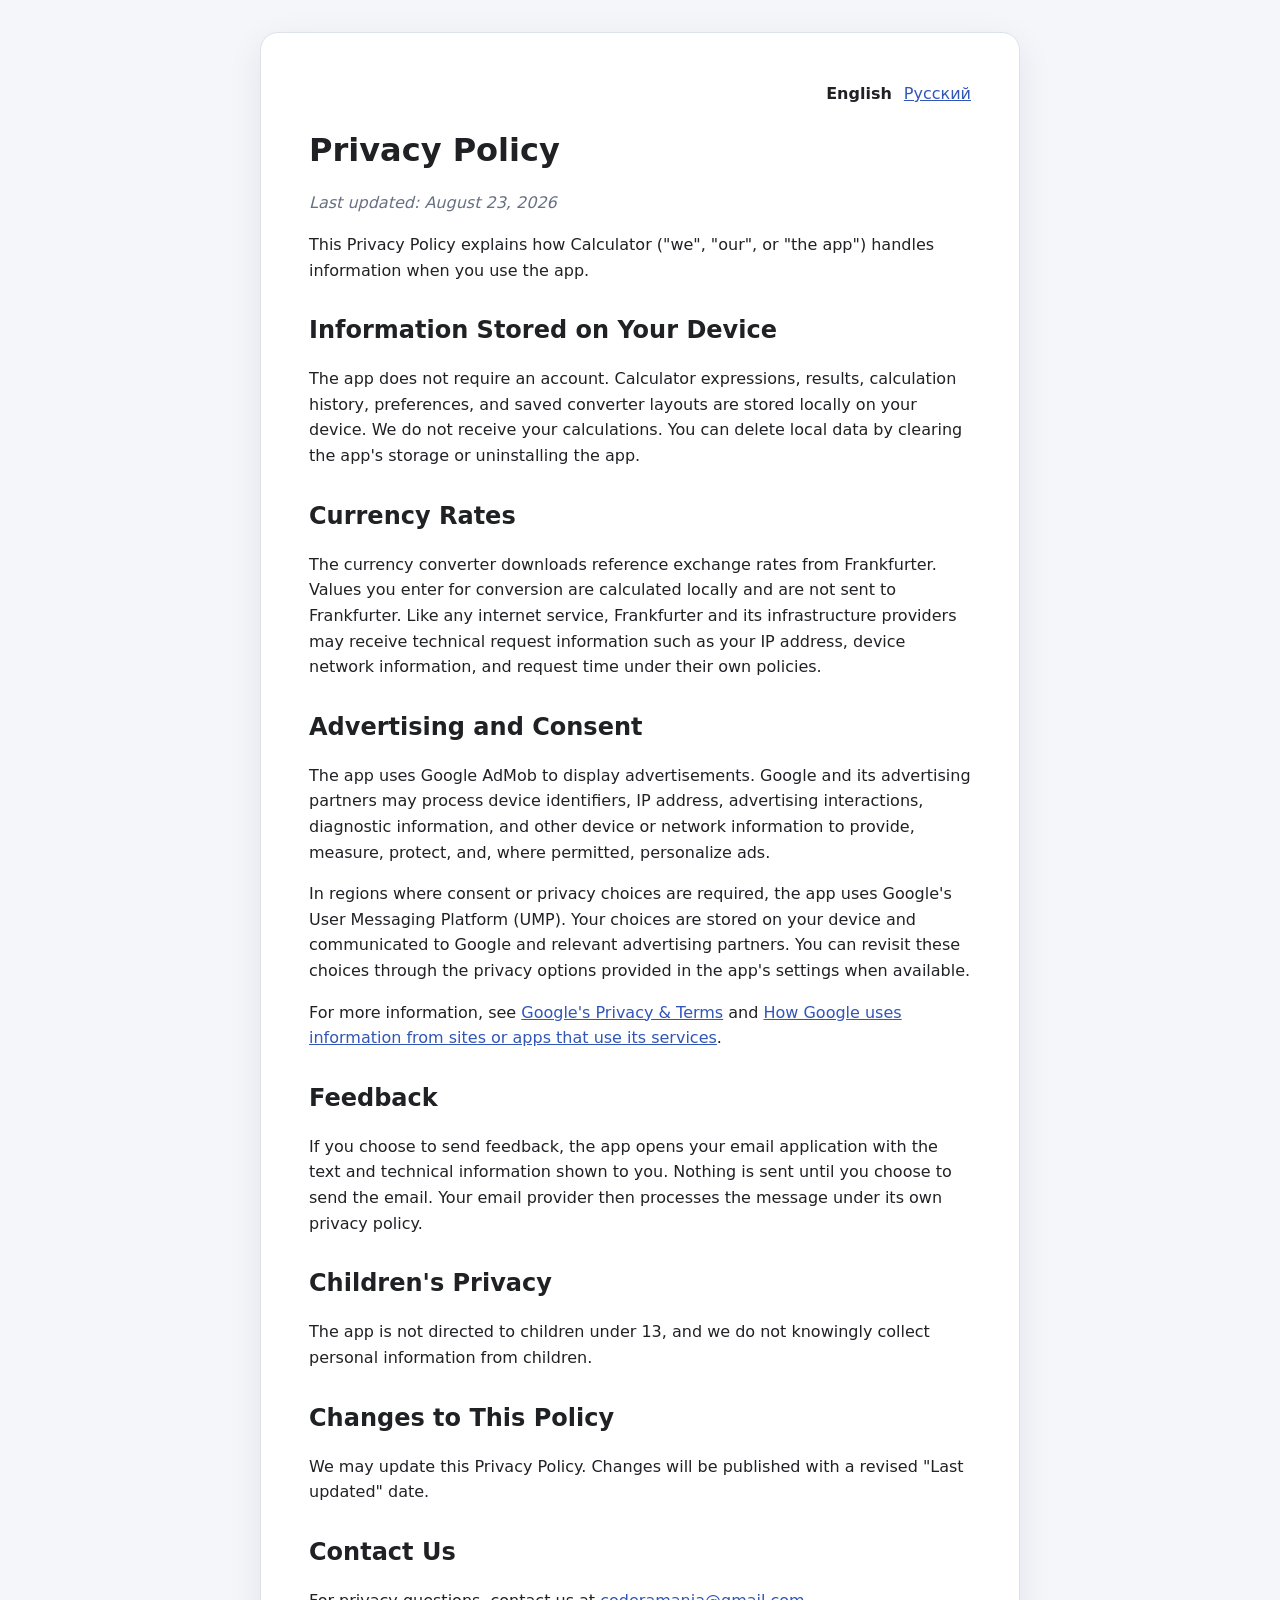
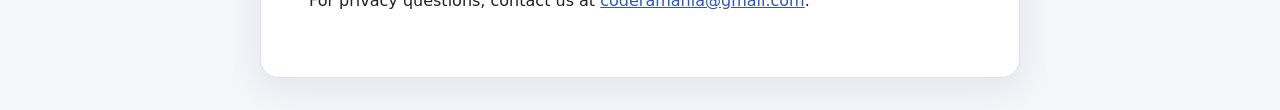
==== privacy/index.html @ b9a65efb "docs: publish calculator privacy policy" ====
<!doctype html>
<html lang="en">
  <head>
    <meta charset="utf-8">
    <meta name="viewport" content="width=device-width, initial-scale=1">
    <meta name="description" content="Privacy Policy for the Calculator mobile application">
    <title>Calculator — Privacy Policy</title>
    <link rel="stylesheet" href="../assets/privacy.css">
  </head>
  <body>
    <main>
      <nav aria-label="Language"><strong>English</strong><a href="ru/" lang="ru">Русский</a></nav>
      <h1>Privacy Policy</h1>
      <p class="updated"><em>Last updated: August 23, 2026</em></p>
      <p>This Privacy Policy explains how Calculator ("we", "our", or "the app") handles information when you use the app.</p>
      <h2>Information Stored on Your Device</h2>
      <p>The app does not require an account. Calculator expressions, results, calculation history, preferences, and saved converter layouts are stored locally on your device. We do not receive your calculations. You can delete local data by clearing the app's storage or uninstalling the app.</p>
      <h2>Currency Rates</h2>
      <p>The currency converter downloads reference exchange rates from Frankfurter. Values you enter for conversion are calculated locally and are not sent to Frankfurter. Like any internet service, Frankfurter and its infrastructure providers may receive technical request information such as your IP address, device network information, and request time under their own policies.</p>
      <h2>Advertising and Consent</h2>
      <p>The app uses Google AdMob to display advertisements. Google and its advertising partners may process device identifiers, IP address, advertising interactions, diagnostic information, and other device or network information to provide, measure, protect, and, where permitted, personalize ads.</p>
      <p>In regions where consent or privacy choices are required, the app uses Google's User Messaging Platform (UMP). Your choices are stored on your device and communicated to Google and relevant advertising partners. You can revisit these choices through the privacy options provided in the app's settings when available.</p>
      <p>For more information, see <a href="https://policies.google.com/privacy">Google's Privacy &amp; Terms</a> and <a href="https://policies.google.com/technologies/partner-sites">How Google uses information from sites or apps that use its services</a>.</p>
      <h2>Feedback</h2>
      <p>If you choose to send feedback, the app opens your email application with the text and technical information shown to you. Nothing is sent until you choose to send the email. Your email provider then processes the message under its own privacy policy.</p>
      <h2>Children's Privacy</h2>
      <p>The app is not directed to children under 13, and we do not knowingly collect personal information from children.</p>
      <h2>Changes to This Policy</h2>
      <p>We may update this Privacy Policy. Changes will be published with a revised "Last updated" date.</p>
      <h2>Contact Us</h2>
      <p>For privacy questions, contact us at <a href="mailto:coderamania@gmail.com">coderamania@gmail.com</a>.</p>
    </main>
  </body>
</html>
---- assets/privacy.css ----
:root {
  color-scheme: light dark;
  font-family: system-ui, -apple-system, BlinkMacSystemFont, "Segoe UI", sans-serif;
  line-height: 1.6;
}
body { margin: 0; background: #f5f6fa; color: #202124; }
main {
  box-sizing: border-box;
  width: min(760px, calc(100% - 32px));
  margin: 32px auto;
  padding: clamp(24px, 5vw, 48px);
  background: #fff;
  border: 1px solid #dde1ea;
  border-radius: 18px;
  box-shadow: 0 10px 35px rgb(20 28 50 / 8%);
}
nav { display: flex; justify-content: flex-end; gap: 12px; }
a { color: #3156b8; }
h1 { line-height: 1.2; margin-top: 24px; }
h2 { line-height: 1.3; margin-top: 32px; }
.updated { color: #687083; }
@media (prefers-color-scheme: dark) {
  body { background: #11131a; color: #eef0f5; }
  main { background: #1a1d26; border-color: #303543; }
  a { color: #9bb4ff; }
  .updated { color: #aeb5c5; }
}
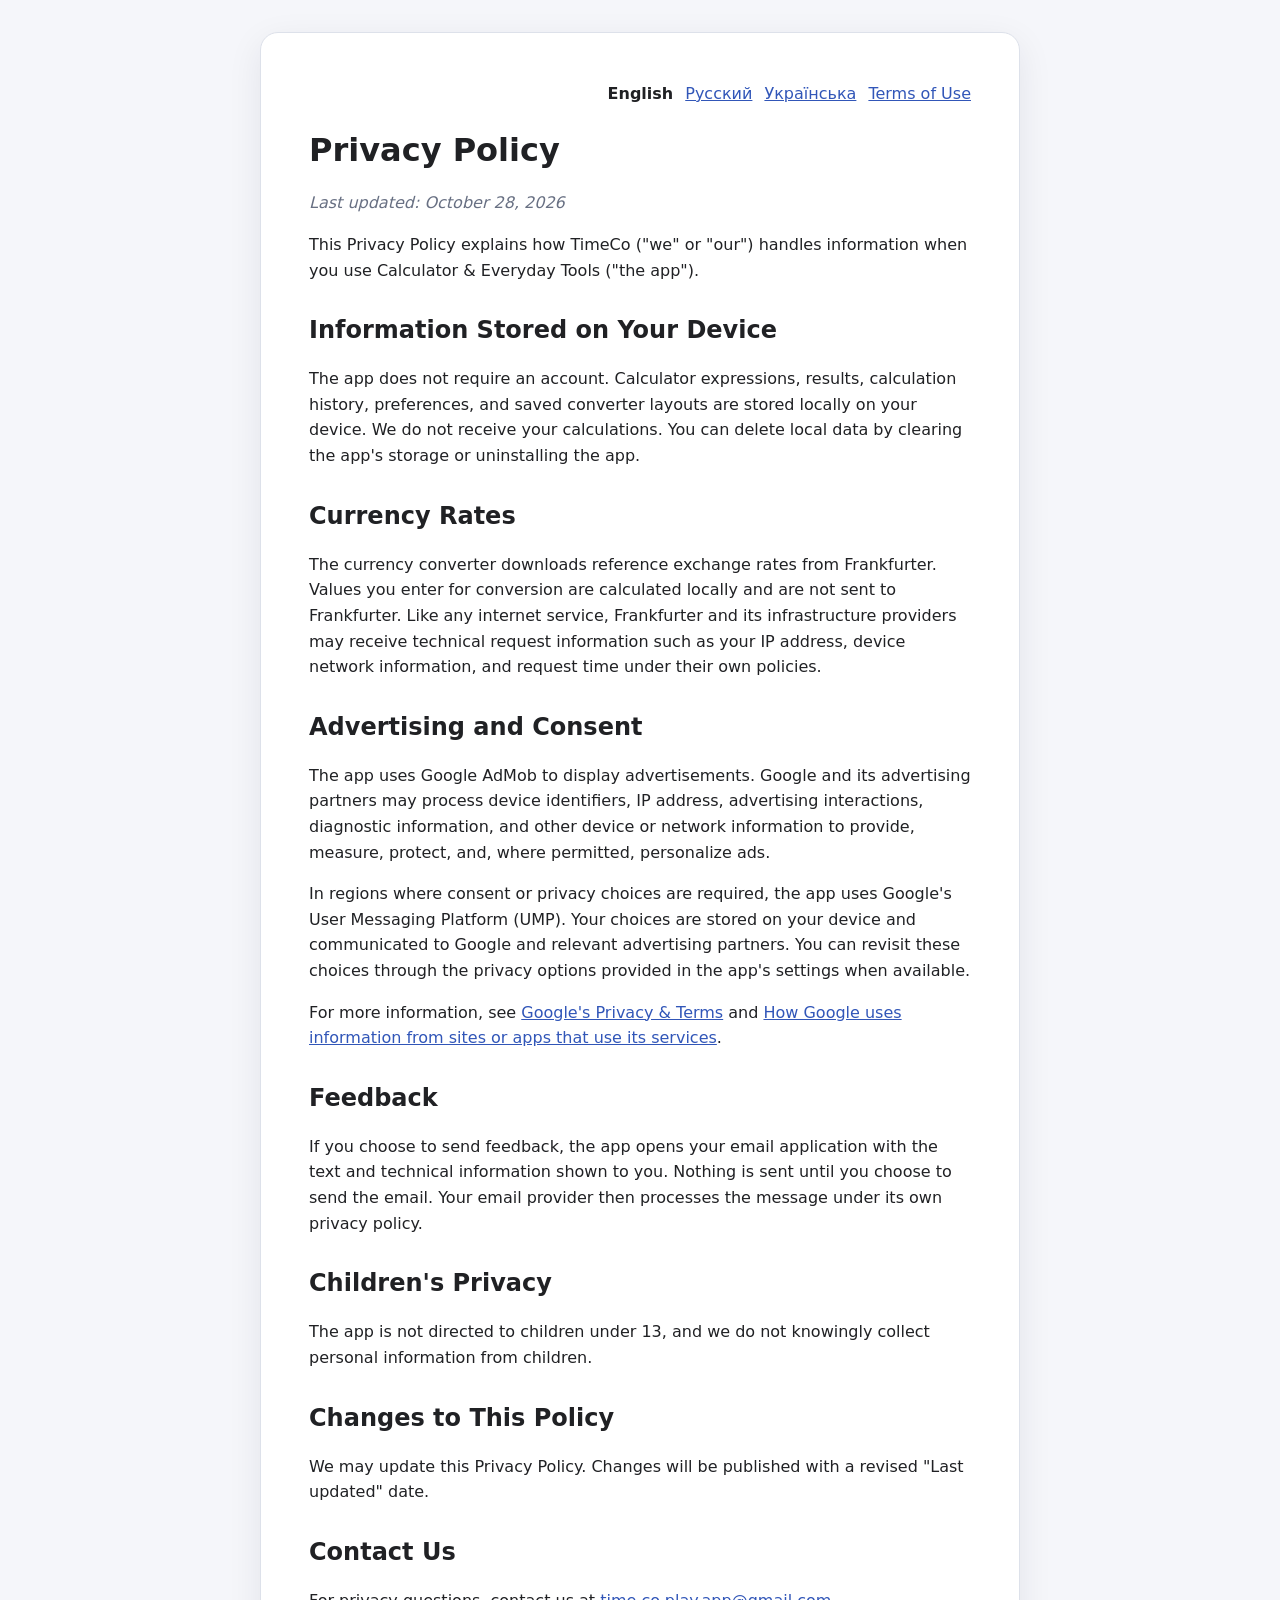
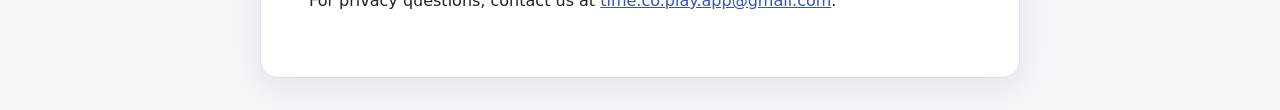
==== commit 89e788a8: "Update legal pages for app release" ====
--- a/privacy/index.html
+++ b/privacy/index.html
@@ -3,16 +3,16 @@
   <head>
     <meta charset="utf-8">
     <meta name="viewport" content="width=device-width, initial-scale=1">
-    <meta name="description" content="Privacy Policy for the Calculator mobile application">
-    <title>Calculator — Privacy Policy</title>
+    <meta name="description" content="Privacy Policy for Calculator &amp; Everyday Tools">
+    <title>Calculator &amp; Everyday Tools — Privacy Policy</title>
     <link rel="stylesheet" href="../assets/privacy.css">
   </head>
   <body>
     <main>
-      <nav aria-label="Language"><strong>English</strong><a href="ru/" lang="ru">Русский</a></nav>
+      <nav aria-label="Language"><strong>English</strong><a href="ru/" lang="ru">Русский</a><a href="uk/" lang="uk">Українська</a><a href="../terms/">Terms of Use</a></nav>
       <h1>Privacy Policy</h1>
-      <p class="updated"><em>Last updated: August 23, 2026</em></p>
-      <p>This Privacy Policy explains how Calculator ("we", "our", or "the app") handles information when you use the app.</p>
+      <p class="updated"><em>Last updated: October 28, 2026</em></p>
+      <p>This Privacy Policy explains how TimeCo ("we" or "our") handles information when you use Calculator &amp; Everyday Tools ("the app").</p>
       <h2>Information Stored on Your Device</h2>
       <p>The app does not require an account. Calculator expressions, results, calculation history, preferences, and saved converter layouts are stored locally on your device. We do not receive your calculations. You can delete local data by clearing the app's storage or uninstalling the app.</p>
       <h2>Currency Rates</h2>
@@ -28,7 +28,7 @@
       <h2>Changes to This Policy</h2>
       <p>We may update this Privacy Policy. Changes will be published with a revised "Last updated" date.</p>
       <h2>Contact Us</h2>
-      <p>For privacy questions, contact us at <a href="mailto:coderamania@gmail.com">coderamania@gmail.com</a>.</p>
+      <p>For privacy questions, contact us at <a href="mailto:time.co.play.app@gmail.com">time.co.play.app@gmail.com</a>.</p>
     </main>
   </body>
 </html>
--- a/assets/privacy.css
+++ b/assets/privacy.css
@@ -14,7 +14,7 @@
   border-radius: 18px;
   box-shadow: 0 10px 35px rgb(20 28 50 / 8%);
 }
-nav { display: flex; justify-content: flex-end; gap: 12px; }
+nav { display: flex; flex-wrap: wrap; justify-content: flex-end; gap: 12px; }
 a { color: #3156b8; }
 h1 { line-height: 1.2; margin-top: 24px; }
 h2 { line-height: 1.3; margin-top: 32px; }
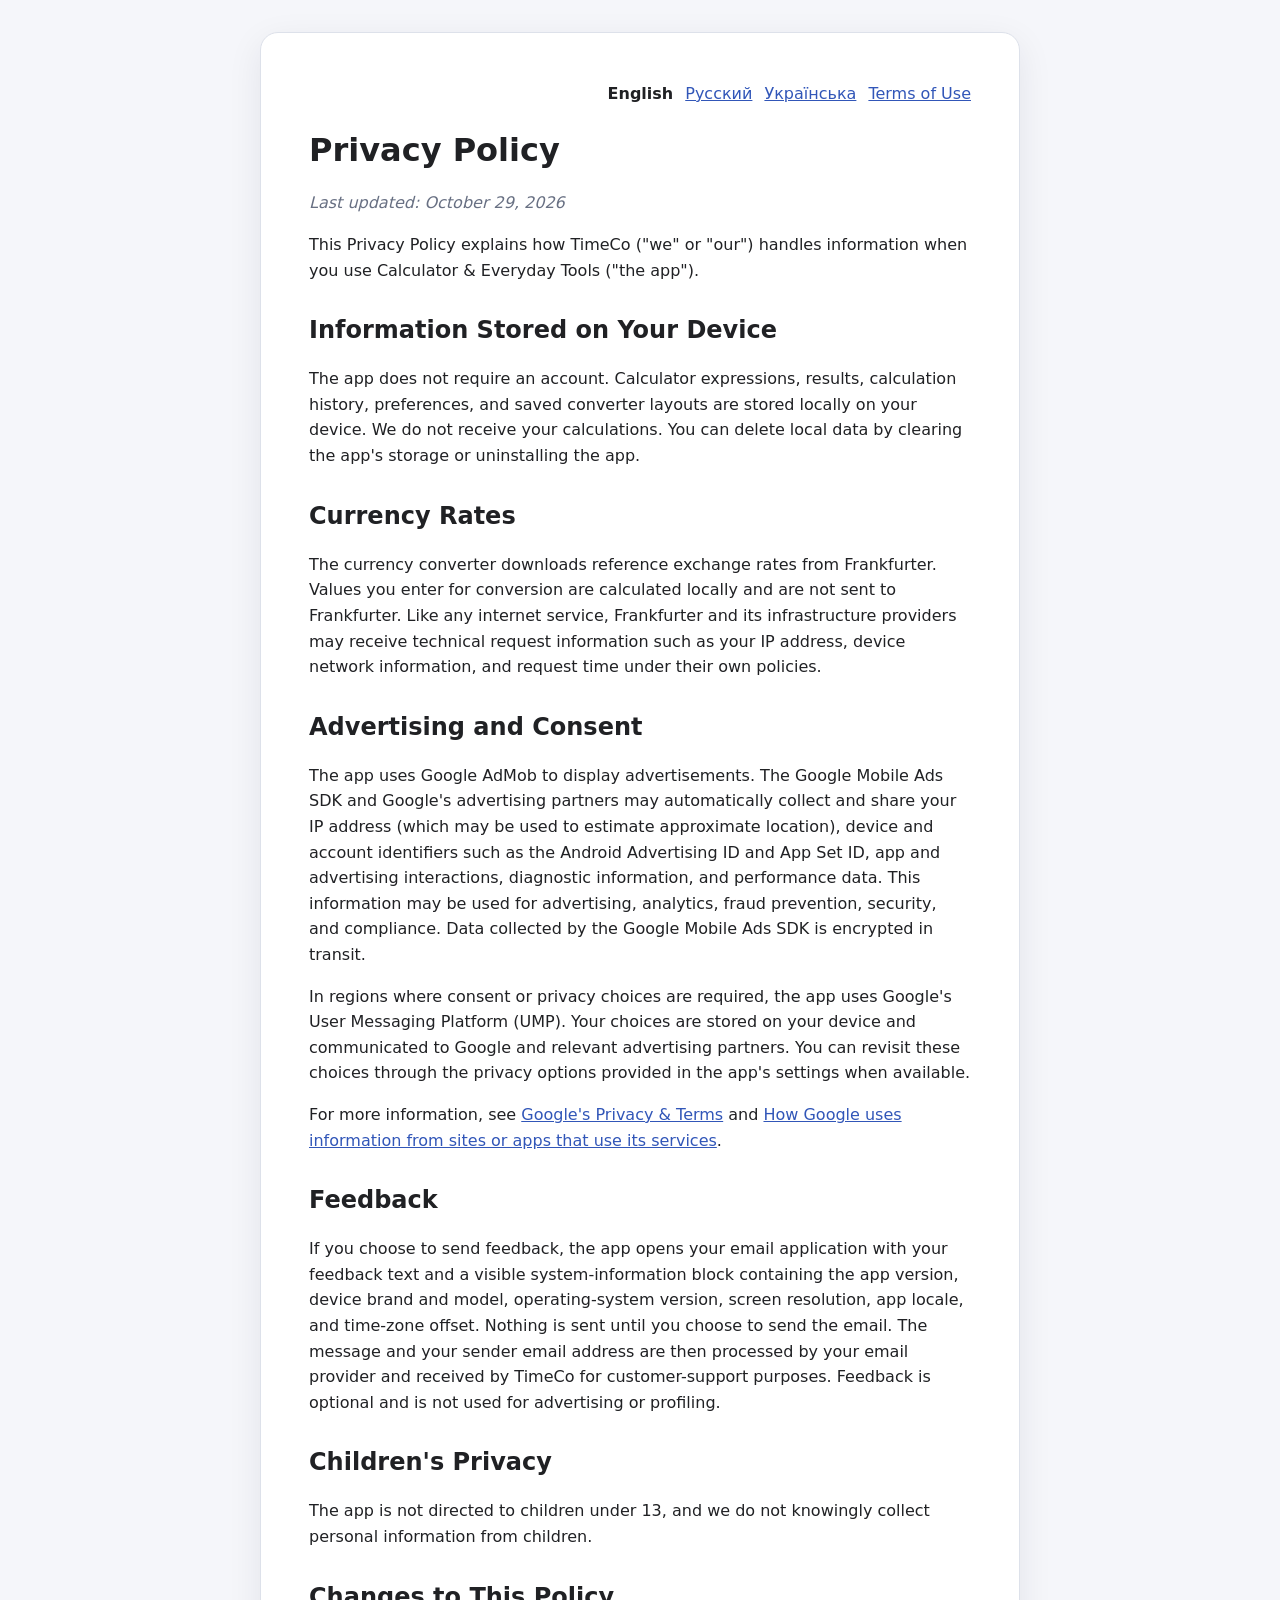
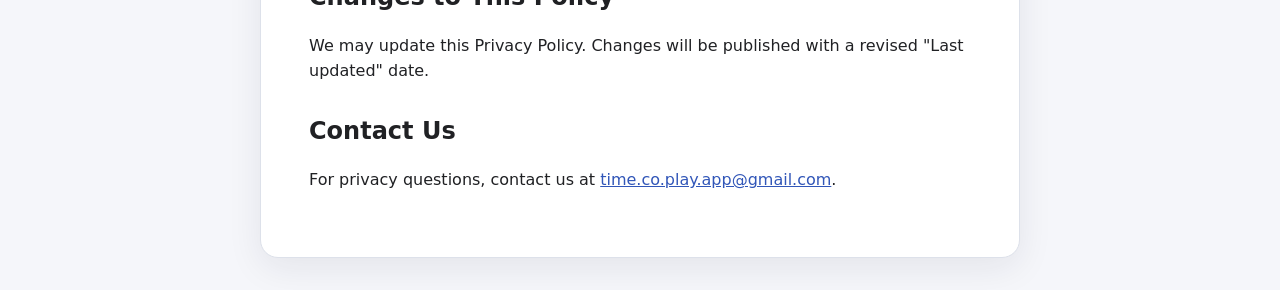
==== commit 3cfd81d6: "Clarify advertising data disclosures" ====
--- a/privacy/index.html
+++ b/privacy/index.html
@@ -11,18 +11,18 @@
     <main>
       <nav aria-label="Language"><strong>English</strong><a href="ru/" lang="ru">Русский</a><a href="uk/" lang="uk">Українська</a><a href="../terms/">Terms of Use</a></nav>
       <h1>Privacy Policy</h1>
-      <p class="updated"><em>Last updated: October 28, 2026</em></p>
+      <p class="updated"><em>Last updated: October 29, 2026</em></p>
       <p>This Privacy Policy explains how TimeCo ("we" or "our") handles information when you use Calculator &amp; Everyday Tools ("the app").</p>
       <h2>Information Stored on Your Device</h2>
       <p>The app does not require an account. Calculator expressions, results, calculation history, preferences, and saved converter layouts are stored locally on your device. We do not receive your calculations. You can delete local data by clearing the app's storage or uninstalling the app.</p>
       <h2>Currency Rates</h2>
       <p>The currency converter downloads reference exchange rates from Frankfurter. Values you enter for conversion are calculated locally and are not sent to Frankfurter. Like any internet service, Frankfurter and its infrastructure providers may receive technical request information such as your IP address, device network information, and request time under their own policies.</p>
       <h2>Advertising and Consent</h2>
-      <p>The app uses Google AdMob to display advertisements. Google and its advertising partners may process device identifiers, IP address, advertising interactions, diagnostic information, and other device or network information to provide, measure, protect, and, where permitted, personalize ads.</p>
+      <p>The app uses Google AdMob to display advertisements. The Google Mobile Ads SDK and Google's advertising partners may automatically collect and share your IP address (which may be used to estimate approximate location), device and account identifiers such as the Android Advertising ID and App Set ID, app and advertising interactions, diagnostic information, and performance data. This information may be used for advertising, analytics, fraud prevention, security, and compliance. Data collected by the Google Mobile Ads SDK is encrypted in transit.</p>
       <p>In regions where consent or privacy choices are required, the app uses Google's User Messaging Platform (UMP). Your choices are stored on your device and communicated to Google and relevant advertising partners. You can revisit these choices through the privacy options provided in the app's settings when available.</p>
       <p>For more information, see <a href="https://policies.google.com/privacy">Google's Privacy &amp; Terms</a> and <a href="https://policies.google.com/technologies/partner-sites">How Google uses information from sites or apps that use its services</a>.</p>
       <h2>Feedback</h2>
-      <p>If you choose to send feedback, the app opens your email application with the text and technical information shown to you. Nothing is sent until you choose to send the email. Your email provider then processes the message under its own privacy policy.</p>
+      <p>If you choose to send feedback, the app opens your email application with your feedback text and a visible system-information block containing the app version, device brand and model, operating-system version, screen resolution, app locale, and time-zone offset. Nothing is sent until you choose to send the email. The message and your sender email address are then processed by your email provider and received by TimeCo for customer-support purposes. Feedback is optional and is not used for advertising or profiling.</p>
       <h2>Children's Privacy</h2>
       <p>The app is not directed to children under 13, and we do not knowingly collect personal information from children.</p>
       <h2>Changes to This Policy</h2>
